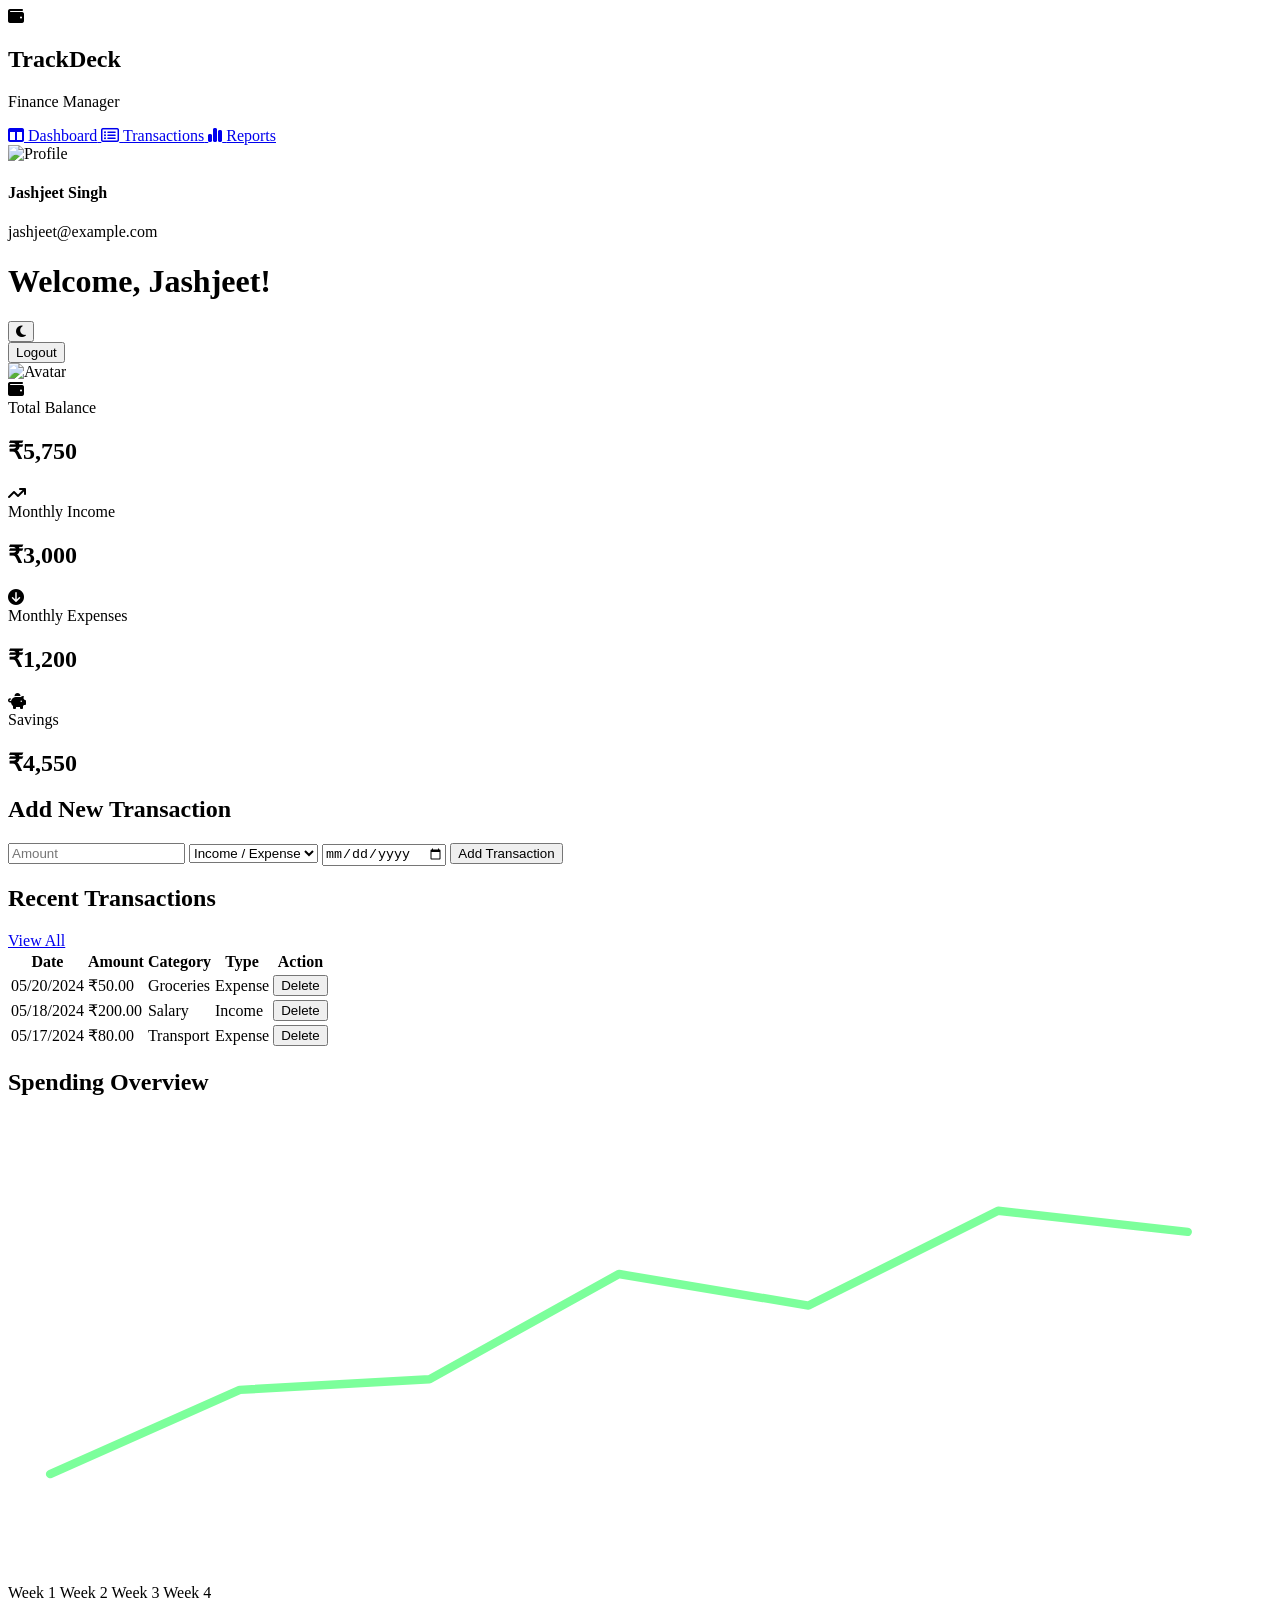
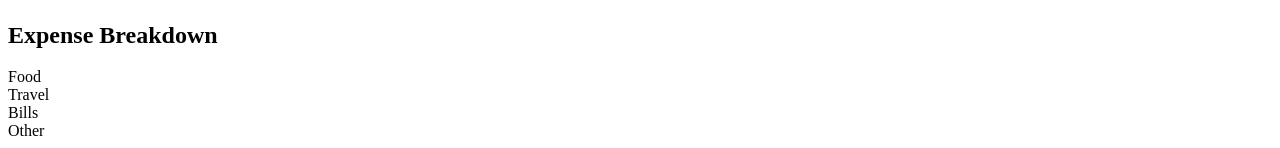
==== dashboard.html @ 83486d8b "dashboard html added" ====
<!DOCTYPE html>
<html lang="en">
<head>
  <meta charset="UTF-8" />
  <meta name="viewport" content="width=device-width, initial-scale=1.0" />
  <title>TrackDeck Dashboard</title>
  <link rel="preconnect" href="https://fonts.googleapis.com">
  <link rel="preconnect" href="https://fonts.gstatic.com" crossorigin>
  <link
    href="https://fonts.googleapis.com/css2?family=Poppins:wght@300;400;500;600;700&display=swap"
    rel="stylesheet"
  >
  <link
    rel="stylesheet"
    href="https://cdnjs.cloudflare.com/ajax/libs/font-awesome/6.5.2/css/all.min.css"
  />
  <link rel="stylesheet" href="./dashboard.css" />
</head>
<body>
  <div class="dashboard">

    <!-- Sidebar -->
    <aside class="sidebar">
      <div class="logo-box">
        <div class="logo-icon">
          <i class="fa-solid fa-wallet"></i>
        </div>
        <div>
          <h2>TrackDeck</h2>
          <p>Finance Manager</p>
        </div>
      </div>

      <nav class="nav-links">
        <a href="#" class="nav-item active">
          <i class="fa-solid fa-table-columns"></i>
          <span>Dashboard</span>
        </a>

        <a href="#" class="nav-item">
          <i class="fa-regular fa-rectangle-list"></i>
          <span>Transactions</span>
        </a>

        <a href="#" class="nav-item">
          <i class="fa-solid fa-chart-simple"></i>
          <span>Reports</span>
        </a>

      </nav>

      <div class="sidebar-profile">
        <div class="profile-img">
          <img src="https://i.pravatar.cc/100?img=12" alt="Profile">
        </div>
        <div>
          <h4>Jashjeet Singh</h4>
          <p>jashjeet@example.com</p>
        </div>
      </div>
    </aside>

    <!-- Main -->
    <main class="main-content">

      <!-- Topbar -->
      <header class="topbar">
        <h1>Welcome, Jashjeet!</h1>

        <button class="logout-btn theme-mode">
            <i class="fa-solid fa-moon"></i>
          </button>

        <div class="topbar-right">
          <button class="logout-btn">
            Logout
          </button>

          <div class="top-avatar">
            <img src="https://i.pravatar.cc/100?img=12" alt="Avatar">
          </div>
        </div>
      </header>

      <!-- Cards -->
      <section class="summary-cards">
        <div class="card balance-card">
          <div class="card-top">
            <div class="card-icon blue">
              <i class="fa-solid fa-wallet"></i>
            </div>
            <span>Total Balance</span>
          </div>
          <h2>₹5,750</h2>
        </div>

        <div class="card income-card">
          <div class="card-top">
            <div class="card-icon green">
              <i class="fa-solid fa-arrow-trend-up"></i>
            </div>
            <span>Monthly Income</span>
          </div>
          <h2>₹3,000</h2>
        </div>

        <div class="card expense-card">
          <div class="card-top">
            <div class="card-icon red">
              <i class="fa-solid fa-circle-arrow-down"></i>
            </div>
            <span>Monthly Expenses</span>
          </div>
          <h2>₹1,200</h2>
        </div>

        <div class="card savings-card">
          <div class="card-top">
            <div class="card-icon light-green">
              <i class="fa-solid fa-piggy-bank"></i>
            </div>
            <span>Savings</span>
          </div>
          <h2>₹4,550</h2>
        </div>
      </section>

      <!-- Add Transaction -->
      <section class="panel add-transaction">
        <h2>Add New Transaction</h2>

        <div class="form-row">
          <input type="text" placeholder="Amount" id="Amount">
          
          <select id="transaction">
            <option>Income / Expense</option>
            <option>Income</option>
            <option>Expense</option>
          </select>

          <input type="date" id="date">

          <button>Add Transaction</button>
        </div>
      </section>

      <!-- Transactions -->
      <section class="transactions-section">
        <div class="section-head">
          <h2>Recent Transactions</h2>
          <a href="#">View All</a>
        </div>

        <div class="panel table-panel">
          <table>
            <thead>
              <tr>
                <th>Date</th>
                <th>Amount</th>
                <th>Category</th>
                <th>Type</th>
                <th>Action</th>
              </tr>
            </thead>

            <tbody>
              <tr>
                <td>05/20/2024</td>
                <td>₹50.00</td>
                <td>Groceries</td>
                <td>Expense</td>
                <td><button class="delete-btn">Delete</button></td>
              </tr>

              <tr>
                <td>05/18/2024</td>
                <td>₹200.00</td>
                <td>Salary</td>
                <td>Income</td>
                <td><button class="delete-btn">Delete</button></td>
              </tr>

              <tr>
                <td>05/17/2024</td>
                <td>₹80.00</td>
                <td>Transport</td>
                <td>Expense</td>
                <td><button class="delete-btn">Delete</button></td>
              </tr>
            </tbody>
          </table>
        </div>
      </section>

      <!-- Bottom Charts -->
      <section class="bottom-grid">
        <div class="panel chart-panel">
          <h2>Spending Overview</h2>

          <div class="fake-line-chart">
            <div class="line-grid"></div>
            <svg viewBox="0 0 600 220" preserveAspectRatio="none">
              <polyline
                points="20,170 110,130 200,125 290,75 380,90 470,45 560,55"
                fill="none"
                stroke="#7CFF9B"
                stroke-width="4"
                stroke-linecap="round"
                stroke-linejoin="round"
              />
            </svg>

            <div class="x-axis">
              <span>Week 1</span>
              <span>Week 2</span>
              <span>Week 3</span>
              <span>Week 4</span>
            </div>
          </div>
        </div>

        <div class="panel doughnut-panel">
          <h2>Expense Breakdown</h2>

          <div class="doughnut-wrapper">
            <div class="legend">
              <div><span class="dot blue-dot"></span> Food</div>
              <div><span class="dot orange-dot"></span> Travel</div>
              <div><span class="dot red-dot"></span> Bills</div>
              <div><span class="dot purple-dot"></span> Other</div>
            </div>

            <div class="doughnut-chart"></div>
          </div>
        </div>
      </section>

    </main>
  </div>
</body>
</html>
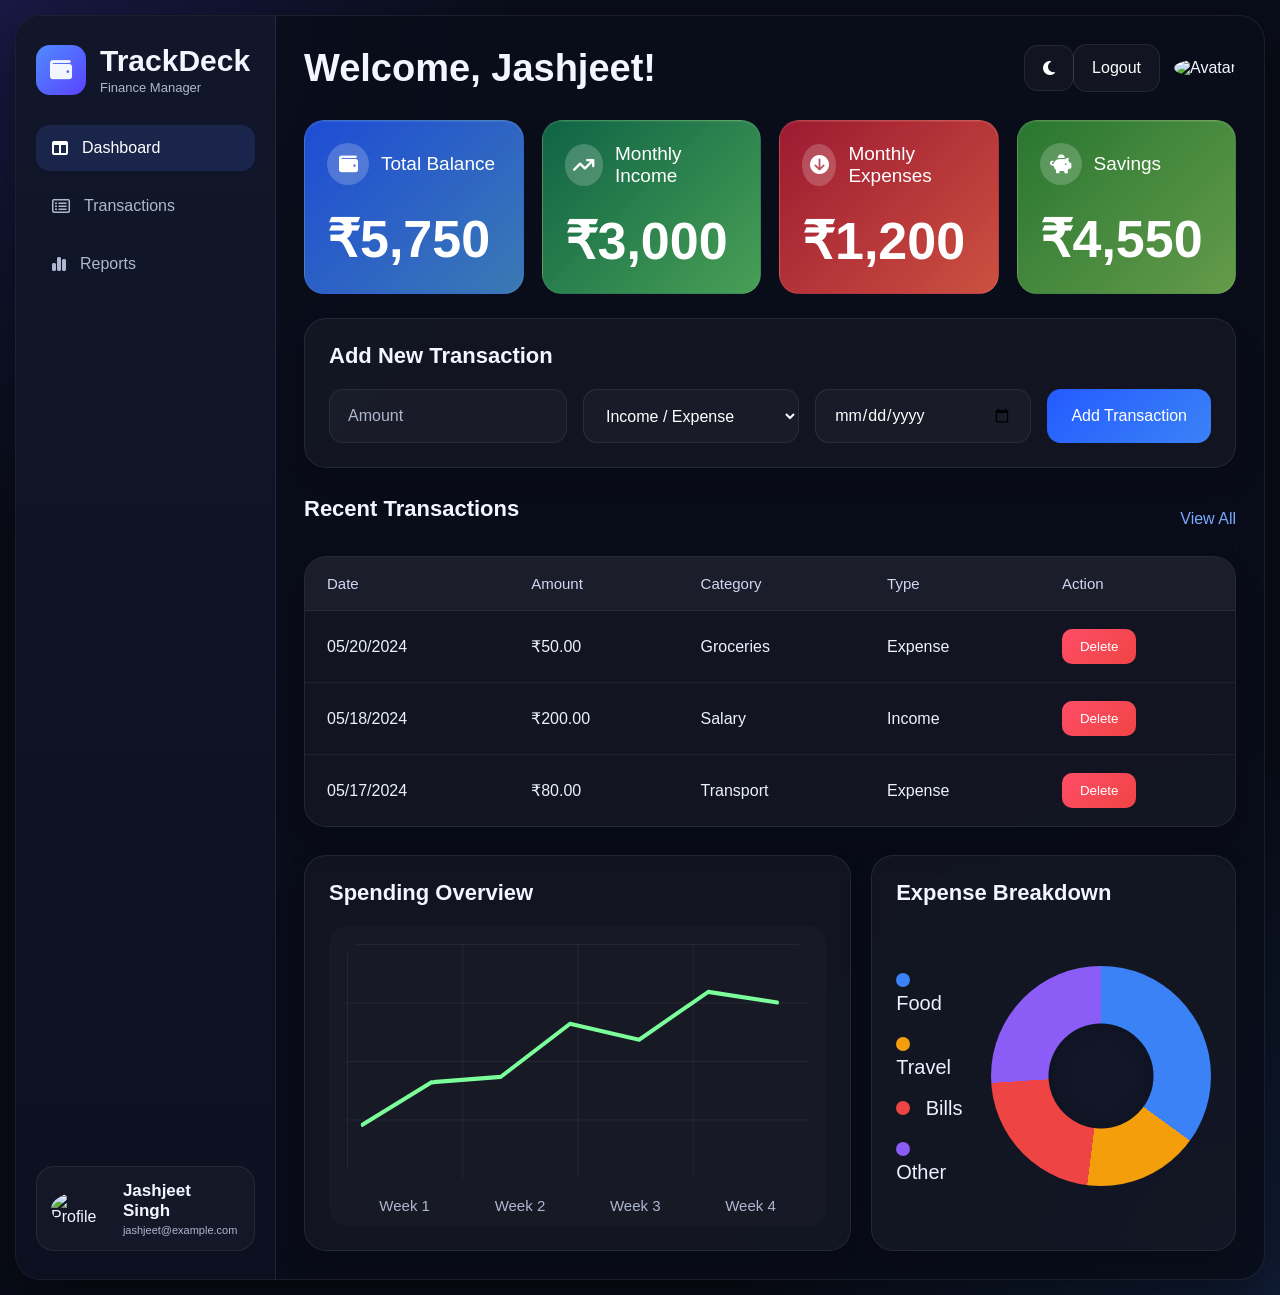
==== commit b90b6f5e: "added class" ====
--- a/dashboard.html
+++ b/dashboard.html
@@ -54,8 +54,8 @@
           <img src="https://i.pravatar.cc/100?img=12" alt="Profile">
         </div>
         <div>
-          <h4>Jashjeet Singh</h4>
-          <p>jashjeet@example.com</p>
+          <h4 class="userprofile">Jashjeet Singh</h4>
+          <p class="userprofile">jashjeet@example.com</p>
         </div>
       </div>
     </aside>
@@ -65,7 +65,7 @@
 
       <!-- Topbar -->
       <header class="topbar">
-        <h1>Welcome, Jashjeet!</h1>
+        <h1 class="userprofile">Welcome, Jashjeet!</h1>
 
         <button class="logout-btn theme-mode">
             <i class="fa-solid fa-moon"></i>
@@ -91,7 +91,7 @@
             </div>
             <span>Total Balance</span>
           </div>
-          <h2>₹5,750</h2>
+          <h2 class="BMEScont">₹5,750</h2>
         </div>
 
         <div class="card income-card">
@@ -101,7 +101,7 @@
             </div>
             <span>Monthly Income</span>
           </div>
-          <h2>₹3,000</h2>
+          <h2 class="BMEScont">₹3,000</h2>
         </div>
 
         <div class="card expense-card">
@@ -111,7 +111,7 @@
             </div>
             <span>Monthly Expenses</span>
           </div>
-          <h2>₹1,200</h2>
+          <h2 class="BMEScont">₹1,200</h2>
         </div>
 
         <div class="card savings-card">
@@ -121,7 +121,7 @@
             </div>
             <span>Savings</span>
           </div>
-          <h2>₹4,550</h2>
+          <h2 class="BMEScont">₹4,550</h2>
         </div>
       </section>
 
@@ -148,7 +148,7 @@
       <section class="transactions-section">
         <div class="section-head">
           <h2>Recent Transactions</h2>
-          <a href="#">View All</a>
+          <a style="cursor: pointer;">View All</a>
         </div>
 
         <div class="panel table-panel">
@@ -238,4 +238,5 @@
     </main>
   </div>
 </body>
+<script type="module" src="./js/dashboard.js"></script>
 </html>
--- a/dashboard.css
+++ b/dashboard.css
@@ -0,0 +1,523 @@
+* {
+  margin: 0;
+  padding: 0;
+  box-sizing: border-box;
+}
+
+:root {
+  --bg-main: #0f1220;
+  --bg-sidebar: #14182b;
+  --bg-panel: rgba(255, 255, 255, 0.04);
+  --border: rgba(255, 255, 255, 0.08);
+  --text-main: #f4f6ff;
+  --text-soft: #aeb7d0;
+  --blue: #3b82f6;
+  --green: #22c55e;
+  --red: #ef4444;
+  --light-green: #84cc16;
+  --purple: #8b5cf6;
+  --orange: #f59e0b;
+}
+
+body {
+  font-family: "Poppins", sans-serif;
+  background:
+    radial-gradient(circle at top left, rgba(79, 70, 229, 0.22), transparent 30%),
+    radial-gradient(circle at bottom right, rgba(59, 130, 246, 0.14), transparent 30%),
+    #090d18;
+  color: var(--text-main);
+  min-height: 100vh;
+  padding: 15px;
+}
+
+.dashboard {
+  display: flex;
+  min-height: calc(100vh - 50px);
+  border: 1px solid var(--border);
+  border-radius: 26px;
+  overflow: hidden;
+  background: rgba(10, 13, 26, 0.88);
+  backdrop-filter: blur(18px);
+  box-shadow: 0 20px 60px rgba(0, 0, 0, 0.45);
+}
+
+/* Sidebar */
+.sidebar {
+  width: 260px;
+  background: linear-gradient(180deg, #11162a 0%, #0c1020 100%);
+  border-right: 1px solid var(--border);
+  padding: 28px 20px;
+  display: flex;
+  flex-direction: column;
+  justify-content: space-between;
+}
+
+.logo-box {
+  display: flex;
+  align-items: center;
+  gap: 14px;
+  margin-bottom: 30px;
+}
+
+.logo-icon {
+  width: 50px;
+  height: 50px;
+  border-radius: 14px;
+  background: linear-gradient(135deg, #4f8cff, #5a42ff);
+  display: flex;
+  align-items: center;
+  justify-content: center;
+  font-size: 22px;
+}
+
+.logo-box h2 {
+  font-size: 30px;
+  font-weight: 700;
+  line-height: 1.1;
+}
+
+.logo-box p {
+  color: var(--text-soft);
+  font-size: 13px;
+  margin-top: 3px;
+}
+
+.nav-links {
+  display: flex;
+  flex-direction: column;
+  gap: 12px;
+  flex: 1;
+}
+
+.nav-item {
+  display: flex;
+  align-items: center;
+  gap: 14px;
+  text-decoration: none;
+  color: var(--text-soft);
+  padding: 14px 16px;
+  border-radius: 14px;
+  transition: 0.3s ease;
+  font-size: 16px;
+}
+
+.nav-item:hover,
+.nav-item.active {
+  background: rgba(84, 116, 255, 0.16);
+  color: white;
+}
+
+.sidebar-profile {
+  margin-top: 30px;
+  border: 1px solid var(--border);
+  background: rgba(255, 255, 255, 0.03);
+  border-radius: 18px;
+  padding: 14px;
+  display: flex;
+  align-items: center;
+  gap: 12px;
+}
+
+.profile-img img,
+.top-avatar img {
+  width: 48px;
+  height: 48px;
+  border-radius: 50%;
+  object-fit: cover;
+}
+
+.sidebar-profile h4 {
+  font-size: 17px;
+  margin-bottom: 3px;
+}
+
+.sidebar-profile p {
+  font-size: 11px;
+  color: var(--text-soft);
+}
+
+/* Main */
+.main-content {
+  flex: 1;
+  padding: 28px;
+}
+
+.topbar {
+  display: flex;
+  justify-content: space-between;
+  align-items: center;
+  margin-bottom: 28px;
+}
+
+.topbar h1 {
+  font-size: 38px;
+  font-weight: 600;
+}
+
+.topbar-right {
+  display: flex;
+  align-items: center;
+  gap: 14px;
+}
+
+.logout-btn {
+  border: 1px solid var(--border);
+  background: rgba(255, 255, 255, 0.04);
+  color: white;
+  padding: 14px 18px;
+  border-radius: 14px;
+  cursor: pointer;
+  font-size: 16px;
+  display: flex;
+  align-items: center;
+}
+
+.theme-mode {
+    position: absolute;
+    right: 190px;
+}
+
+/* Cards */
+.summary-cards {
+  display: grid;
+  grid-template-columns: repeat(4, 1fr);
+  gap: 18px;
+  margin-bottom: 24px;
+}
+
+.card {
+  border-radius: 20px;
+  padding: 22px;
+  min-height: 150px;
+  color: white;
+  border: 1px solid rgba(255,255,255,0.08);
+  box-shadow: inset 0 1px 0 rgba(255,255,255,0.08);
+}
+
+.balance-card {
+  background: linear-gradient(135deg, rgba(36, 91, 255, 0.82), rgba(83, 174, 255, 0.68));
+}
+
+.income-card {
+  background: linear-gradient(135deg, rgba(16, 112, 76, 0.88), rgba(95, 210, 108, 0.75));
+}
+
+.expense-card {
+  background: linear-gradient(135deg, rgba(173, 28, 52, 0.9), rgba(255, 98, 76, 0.8));
+}
+
+.savings-card {
+  background: linear-gradient(135deg, rgba(46, 137, 54, 0.86), rgba(134, 206, 93, 0.74));
+}
+
+.card-top {
+  display: flex;
+  align-items: center;
+  gap: 12px;
+  margin-bottom: 24px;
+  font-size: 19px;
+  font-weight: 500;
+}
+
+.card-icon {
+  width: 42px;
+  height: 42px;
+  border-radius: 50%;
+  display: flex;
+  align-items: center;
+  justify-content: center;
+  background: rgba(255,255,255,0.2);
+}
+
+.card h2 {
+  font-size: 52px;
+  font-weight: 700;
+}
+
+/* Panels */
+.panel {
+  background: var(--bg-panel);
+  border: 1px solid var(--border);
+  border-radius: 22px;
+  padding: 24px;
+  box-shadow: 0 18px 30px rgba(0,0,0,0.18);
+}
+
+.add-transaction {
+  margin-bottom: 28px;
+}
+
+.add-transaction h2,
+.chart-panel h2,
+.doughnut-panel h2,
+.transactions-section h2 {
+  font-size: 22px;
+  margin-bottom: 20px;
+  font-weight: 600;
+}
+
+.form-row {
+  display: grid;
+  grid-template-columns: 1fr 1fr 1fr auto;
+  gap: 16px;
+}
+
+.form-row input,
+.form-row select {
+  background: rgba(255,255,255,0.03);
+  border: 1px solid var(--border);
+  outline: none;
+  color: white;
+  font-size: 16px;
+  border-radius: 14px;
+  padding: 16px 18px;
+  font-family: inherit;
+}
+
+.form-row input::placeholder {
+  color: var(--text-soft);
+}
+
+.form-row button {
+  border: none;
+  background: linear-gradient(135deg, #245bff, #3b82f6);
+  color: white;
+  padding: 16px 24px;
+  border-radius: 14px;
+  font-size: 16px;
+  font-weight: 500;
+  cursor: pointer;
+}
+
+/* Transactions */
+.transactions-section {
+  margin-bottom: 28px;
+}
+
+.section-head {
+  display: flex;
+  justify-content: space-between;
+  align-items: center;
+  margin-bottom: 14px;
+}
+
+.section-head a {
+  text-decoration: none;
+  color: #7ba8ff;
+  font-weight: 500;
+}
+
+.table-panel {
+  padding: 0;
+  overflow: hidden;
+}
+
+table {
+  width: 100%;
+  border-collapse: collapse;
+}
+
+thead {
+  background: rgba(255,255,255,0.04);
+}
+
+th, td {
+  text-align: left;
+  padding: 18px 22px;
+}
+
+th {
+  font-size: 15px;
+  color: #cfd7f3;
+  font-weight: 500;
+}
+
+td {
+  font-size: 16px;
+  color: #edf1ff;
+  border-top: 1px solid rgba(255,255,255,0.06);
+}
+
+.delete-btn {
+  border: none;
+  background: linear-gradient(135deg, #ff4d67, #ef4444);
+  color: white;
+  padding: 10px 18px;
+  border-radius: 10px;
+  cursor: pointer;
+  font-family: inherit;
+}
+
+/* Bottom Grid */
+.bottom-grid {
+  display: grid;
+  grid-template-columns: 1.5fr 1fr;
+  gap: 20px;
+}
+
+/* Fake Line Chart */
+.fake-line-chart {
+  position: relative;
+  height: 300px;
+  border-radius: 18px;
+  overflow: hidden;
+  background: rgba(255,255,255,0.02);
+  padding: 18px;
+}
+
+.line-grid {
+  position: absolute;
+  inset: 18px 18px 48px 18px;
+  background-image:
+    linear-gradient(to right, rgba(255,255,255,0.06) 1px, transparent 1px),
+    linear-gradient(to bottom, rgba(255,255,255,0.06) 1px, transparent 1px);
+  background-size: 25% 25%;
+  border-radius: 12px;
+}
+
+.fake-line-chart svg {
+  position: absolute;
+  inset: 18px 18px 48px 18px;
+  width: calc(100% - 36px);
+  height: calc(100% - 66px);
+}
+
+.x-axis {
+  position: absolute;
+  left: 18px;
+  right: 18px;
+  bottom: 12px;
+  display: flex;
+  justify-content: space-around;
+  color: var(--text-soft);
+  font-size: 15px;
+}
+
+/* Doughnut */
+.doughnut-wrapper {
+  display: flex;
+  justify-content: space-around;
+  align-items: center;
+  gap: 20px;
+  min-height: 300px;
+}
+
+.legend {
+  display: flex;
+  flex-direction: column;
+  gap: 18px;
+  font-size: 20px;
+  color: #edf1ff;
+}
+
+.dot {
+  width: 14px;
+  height: 14px;
+  border-radius: 50%;
+  display: inline-block;
+  margin-right: 10px;
+}
+
+.blue-dot {
+  background: #3b82f6;
+}
+
+.orange-dot {
+  background: #f59e0b;
+}
+
+.red-dot {
+  background: #ef4444;
+}
+
+.purple-dot {
+  background: #8b5cf6;
+}
+
+.doughnut-chart {
+  width: 220px;
+  height: 220px;
+  border-radius: 50%;
+  background: conic-gradient(
+    #3b82f6 0% 35%,
+    #f59e0b 35% 52%,
+    #ef4444 52% 74%,
+    #8b5cf6 74% 100%
+  );
+  position: relative;
+  flex-shrink: 0;
+}
+
+.doughnut-chart::before {
+  content: "";
+  position: absolute;
+  width: 105px;
+  height: 105px;
+  border-radius: 50%;
+  background: #111728;
+  top: 50%;
+  left: 50%;
+  transform: translate(-50%, -50%);
+  box-shadow: inset 0 0 20px rgba(0,0,0,0.25);
+}
+
+/* Responsive */
+@media (max-width: 1200px) {
+  .summary-cards {
+    grid-template-columns: repeat(2, 1fr);
+  }
+
+  .bottom-grid {
+    grid-template-columns: 1fr;
+  }
+}
+
+@media (max-width: 900px) {
+  .dashboard {
+    flex-direction: column;
+  }
+
+  .sidebar {
+    width: 100%;
+    border-right: none;
+    border-bottom: 1px solid var(--border);
+    gap: 20px;
+  }
+
+  .form-row {
+    grid-template-columns: 1fr;
+  }
+
+  .topbar {
+    flex-direction: column;
+    align-items: flex-start;
+    gap: 16px;
+  }
+}
+
+@media (max-width: 600px) {
+  .summary-cards {
+    grid-template-columns: 1fr;
+  }
+
+  .topbar h1 {
+    font-size: 28px;
+  }
+
+  .card h2 {
+    font-size: 40px;
+  }
+
+  .doughnut-wrapper {
+    flex-direction: column;
+    align-items: flex-start;
+  }
+
+  table {
+    min-width: 700px;
+  }
+
+  .table-panel {
+    overflow-x: auto;
+  }
+}
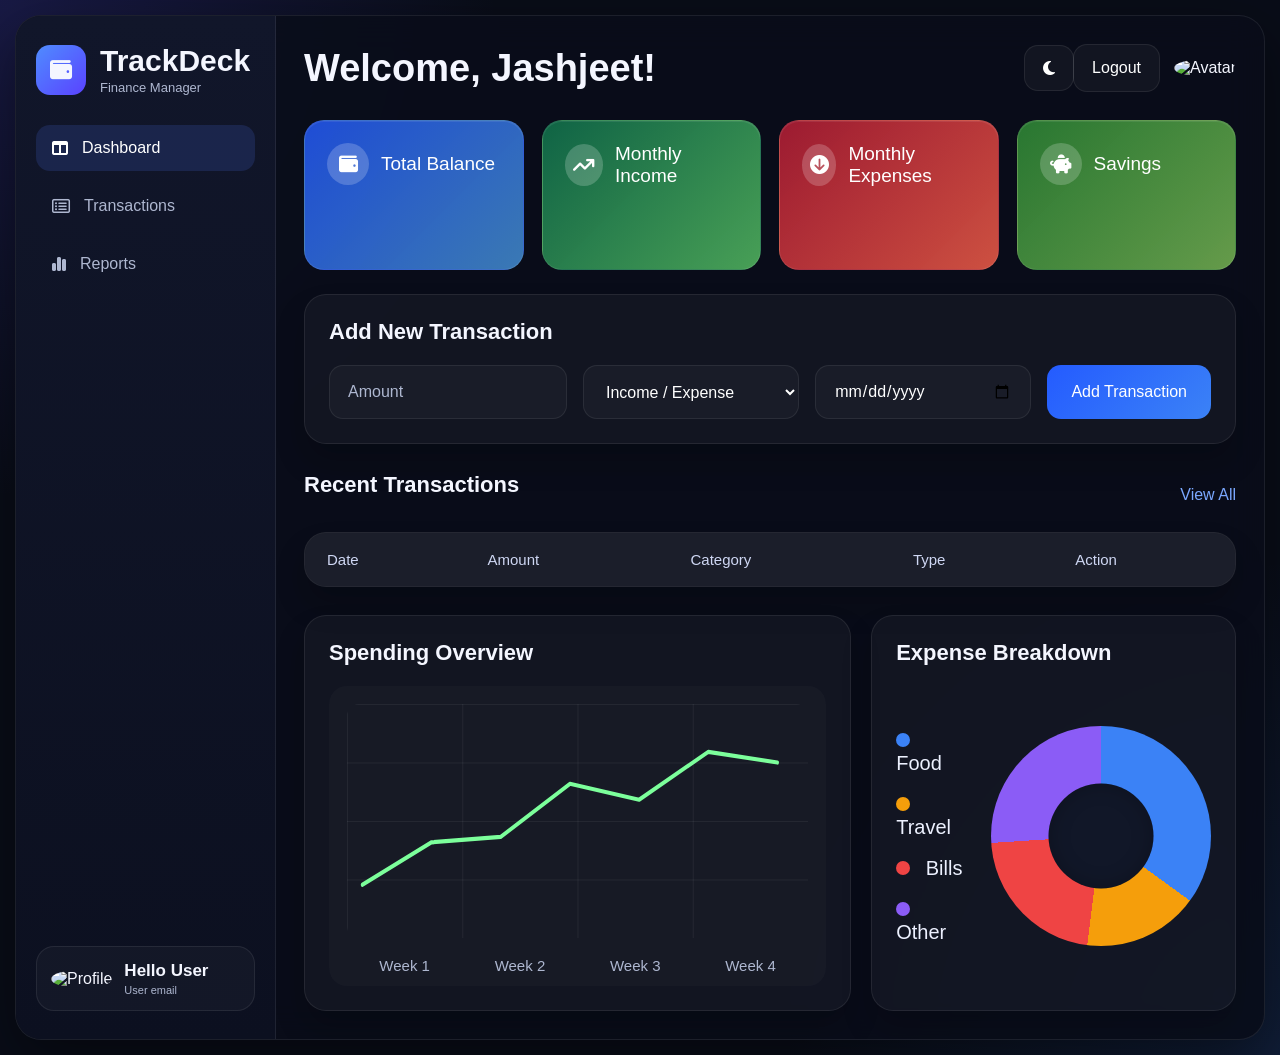
==== commit f34884d2: "important changes" ====
--- a/dashboard.html
+++ b/dashboard.html
@@ -54,8 +54,8 @@
           <img src="https://i.pravatar.cc/100?img=12" alt="Profile">
         </div>
         <div>
-          <h4 class="userprofile">Jashjeet Singh</h4>
-          <p class="userprofile">jashjeet@example.com</p>
+          <h4 class="userprofile">Hello User</h4>
+          <p class="userprofile">User email</p>
         </div>
       </div>
     </aside>
@@ -91,7 +91,7 @@
             </div>
             <span>Total Balance</span>
           </div>
-          <h2 class="BMEScont">₹5,750</h2>
+          <h2 class="BMEScont"></h2>
         </div>
 
         <div class="card income-card">
@@ -101,7 +101,7 @@
             </div>
             <span>Monthly Income</span>
           </div>
-          <h2 class="BMEScont">₹3,000</h2>
+          <h2 class="BMEScont"></h2>
         </div>
 
         <div class="card expense-card">
@@ -111,7 +111,7 @@
             </div>
             <span>Monthly Expenses</span>
           </div>
-          <h2 class="BMEScont">₹1,200</h2>
+          <h2 class="BMEScont"></h2>
         </div>
 
         <div class="card savings-card">
@@ -121,7 +121,7 @@
             </div>
             <span>Savings</span>
           </div>
-          <h2 class="BMEScont">₹4,550</h2>
+          <h2 class="BMEScont"></h2>
         </div>
       </section>
 
@@ -130,17 +130,17 @@
         <h2>Add New Transaction</h2>
 
         <div class="form-row">
-          <input type="text" placeholder="Amount" id="Amount">
+          <input type="number" placeholder="Amount" id="Amount" class="add-Transaction">
           
-          <select id="transaction">
+          <select id="transaction" class="add-Transaction">
             <option>Income / Expense</option>
             <option>Income</option>
             <option>Expense</option>
           </select>
 
-          <input type="date" id="date">
-
-          <button>Add Transaction</button>
+          <input type="date" id="date" class="add-Transaction">
+
+          <button class="add-TransactionBtn">Add Transaction</button>
         </div>
       </section>
 
@@ -163,30 +163,8 @@
               </tr>
             </thead>
 
-            <tbody>
-              <tr>
-                <td>05/20/2024</td>
-                <td>₹50.00</td>
-                <td>Groceries</td>
-                <td>Expense</td>
-                <td><button class="delete-btn">Delete</button></td>
-              </tr>
-
-              <tr>
-                <td>05/18/2024</td>
-                <td>₹200.00</td>
-                <td>Salary</td>
-                <td>Income</td>
-                <td><button class="delete-btn">Delete</button></td>
-              </tr>
-
-              <tr>
-                <td>05/17/2024</td>
-                <td>₹80.00</td>
-                <td>Transport</td>
-                <td>Expense</td>
-                <td><button class="delete-btn">Delete</button></td>
-              </tr>
+            <tbody id="table-body">
+              <!-- Transactions list -->
             </tbody>
           </table>
         </div>
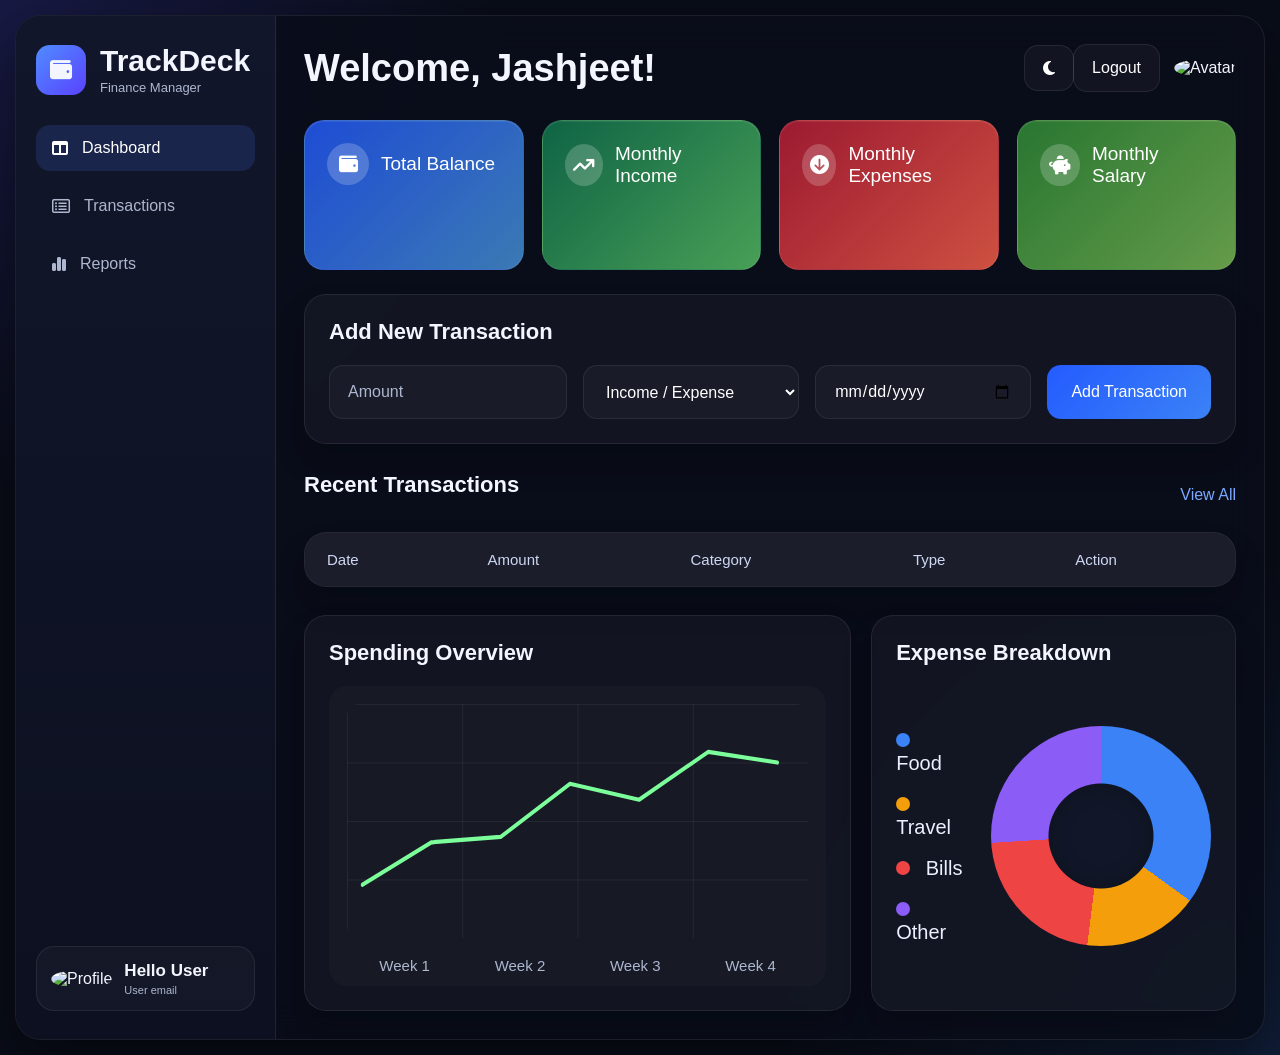
==== commit d3666dce: "tag name changes" ====
--- a/dashboard.html
+++ b/dashboard.html
@@ -119,7 +119,7 @@
             <div class="card-icon light-green">
               <i class="fa-solid fa-piggy-bank"></i>
             </div>
-            <span>Savings</span>
+            <span>Monthly Salary</span>
           </div>
           <h2 class="BMEScont"></h2>
         </div>
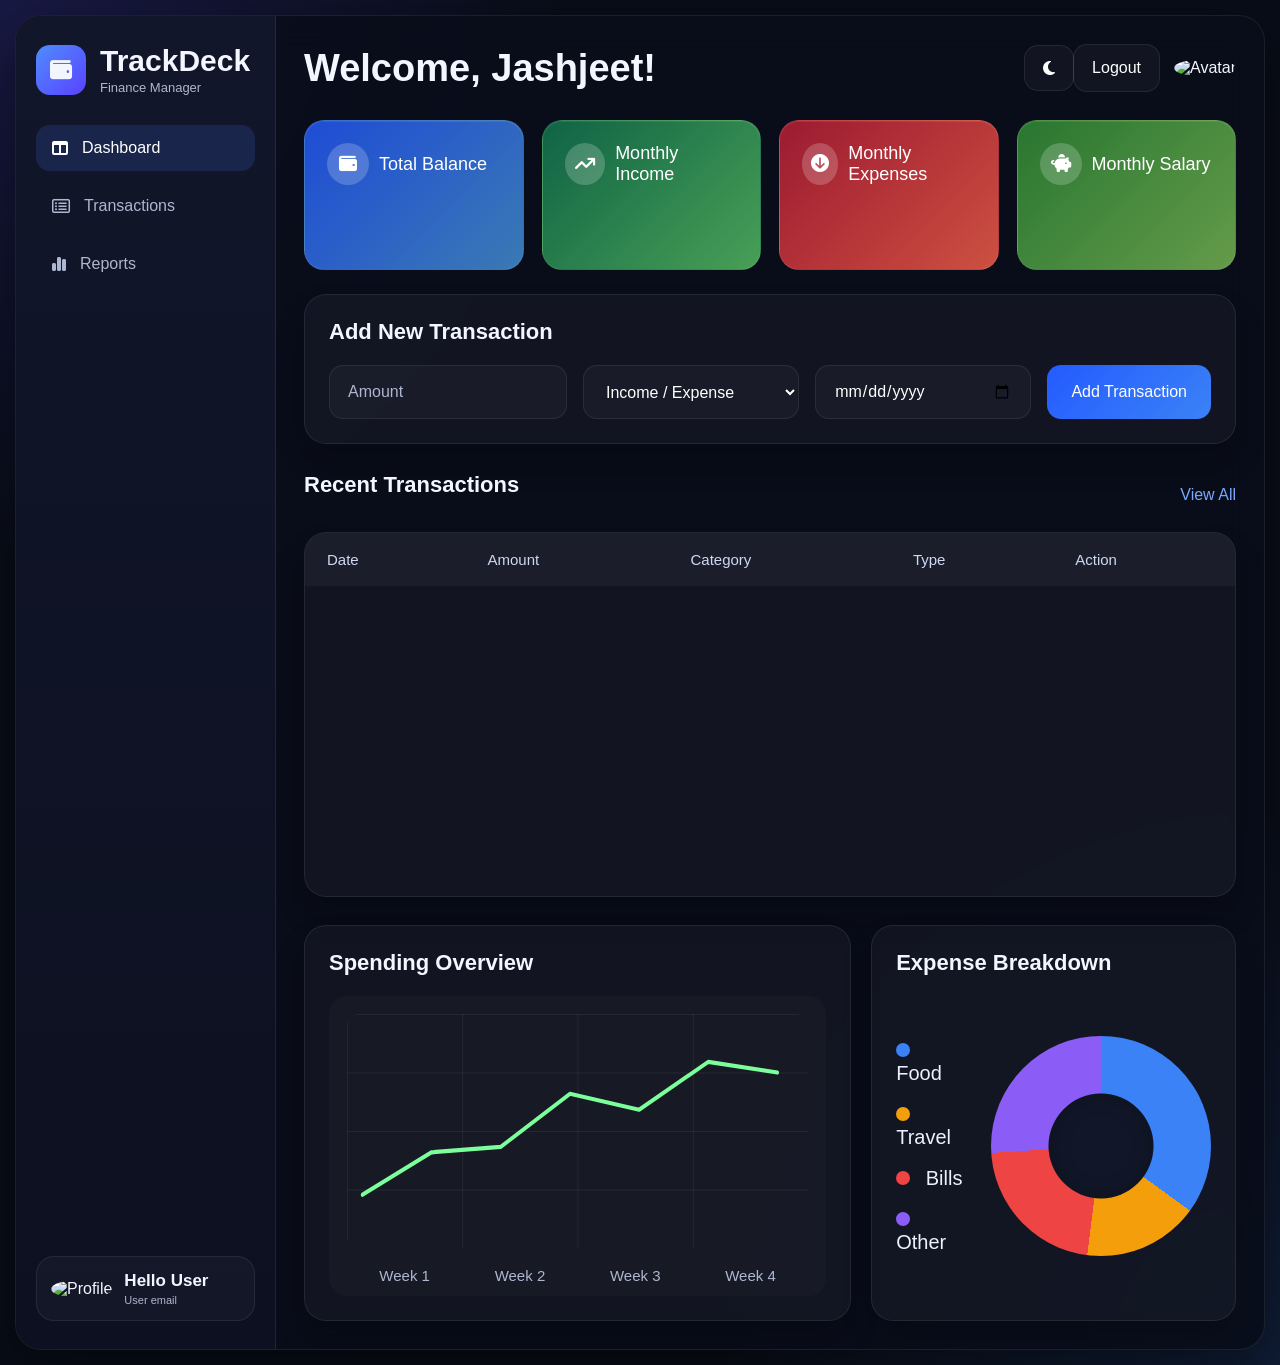
==== commit ac0abe37: "transaction script file added" ====
--- a/dashboard.html
+++ b/dashboard.html
@@ -217,4 +217,5 @@
   </div>
 </body>
 <script type="module" src="./js/dashboard.js"></script>
+<script type="module" src="./js/transactions.js"></script>
 </html>
--- a/dashboard.css
+++ b/dashboard.css
@@ -59,6 +59,10 @@
   margin-bottom: 30px;
 }
 
+.logo-box:hover {
+  cursor: pointer;
+}
+
 .logo-icon {
   width: 50px;
   height: 50px;
@@ -213,9 +217,9 @@
 .card-top {
   display: flex;
   align-items: center;
-  gap: 12px;
+  gap: 10px;
   margin-bottom: 24px;
-  font-size: 19px;
+  font-size: 18px;
   font-weight: 500;
 }
 
@@ -230,7 +234,7 @@
 }
 
 .card h2 {
-  font-size: 52px;
+  font-size: 47px;
   font-weight: 700;
 }
 
@@ -310,6 +314,7 @@
 .table-panel {
   padding: 0;
   overflow: hidden;
+  height: 365px;
 }
 
 table {
